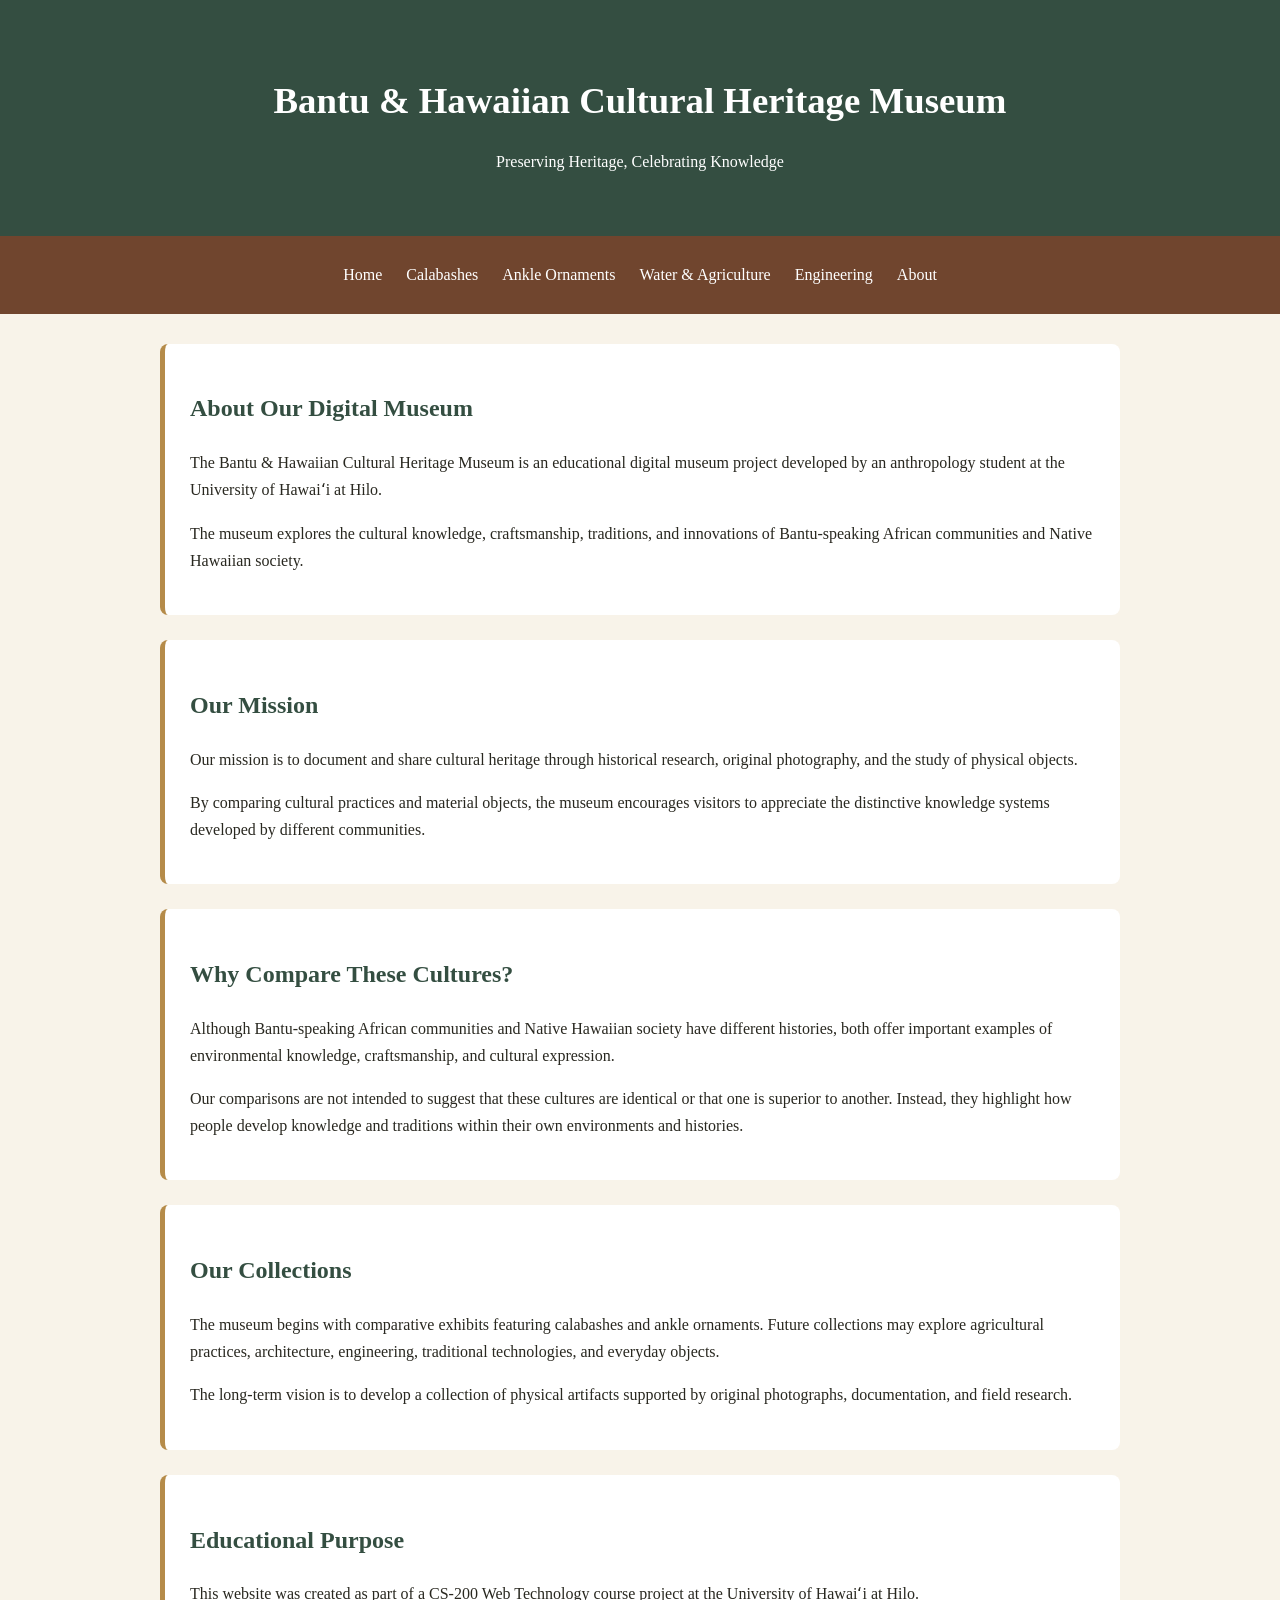
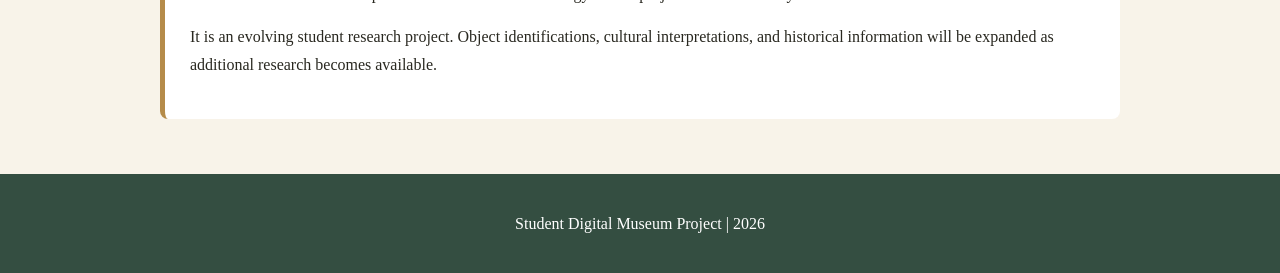
==== about.html @ 326e8f89 "Add About page for Cultural Heritage Museum This file contains the complete HTML structure for the A" ====
<!DOCTYPE html>
<html lang="en">
<head>
  <meta charset="UTF-8">
  <meta name="viewport" content="width=device-width, initial-scale=1.0">
  <title>About | Bantu & Hawaiian Cultural Heritage Museum</title>
  <link rel="stylesheet" href="style.css">
</head>

<body>

  <header>
    <h1>Bantu & Hawaiian Cultural Heritage Museum</h1>
    <p>Preserving Heritage, Celebrating Knowledge</p>
  </header>

  <nav>
    <a href="index.html">Home</a>
    <a href="calabashes.html">Calabashes</a>
    <a href="adornments.html">Ankle Ornaments</a>
    <a href="water.html">Water & Agriculture</a>
    <a href="engineering.html">Engineering</a>
    <a href="about.html">About</a>
  </nav>

  <main>

    <section>
      <h2>About Our Digital Museum</h2>

      <p>
        The Bantu & Hawaiian Cultural Heritage Museum is
        an educational digital museum project developed
        by an anthropology student at the University of
        Hawaiʻi at Hilo.
      </p>

      <p>
        The museum explores the cultural knowledge,
        craftsmanship, traditions, and innovations of
        Bantu-speaking African communities and Native
        Hawaiian society.
      </p>
    </section>

    <section>
      <h2>Our Mission</h2>

      <p>
        Our mission is to document and share cultural
        heritage through historical research, original
        photography, and the study of physical objects.
      </p>

      <p>
        By comparing cultural practices and material
        objects, the museum encourages visitors to
        appreciate the distinctive knowledge systems
        developed by different communities.
      </p>
    </section>

    <section>
      <h2>Why Compare These Cultures?</h2>

      <p>
        Although Bantu-speaking African communities and
        Native Hawaiian society have different histories,
        both offer important examples of environmental
        knowledge, craftsmanship, and cultural expression.
      </p>

      <p>
        Our comparisons are not intended to suggest that
        these cultures are identical or that one is
        superior to another. Instead, they highlight
        how people develop knowledge and traditions
        within their own environments and histories.
      </p>
    </section>

    <section>
      <h2>Our Collections</h2>

      <p>
        The museum begins with comparative exhibits
        featuring calabashes and ankle ornaments.
        Future collections may explore agricultural
        practices, architecture, engineering,
        traditional technologies, and everyday objects.
      </p>

      <p>
        The long-term vision is to develop a collection
        of physical artifacts supported by original
        photographs, documentation, and field research.
      </p>
    </section>

    <section>
      <h2>Educational Purpose</h2>

      <p>
        This website was created as part of a
        CS-200 Web Technology course project at
        the University of Hawaiʻi at Hilo.
      </p>

      <p>
        It is an evolving student research project.
        Object identifications, cultural interpretations,
        and historical information will be expanded
        as additional research becomes available.
      </p>
    </section>

  </main>

  <footer>
    <p>Student Digital Museum Project | 2026</p>
  </footer>

</body>
</html>
---- style.css ----
/* Hawaiian and Bantu Cultural Heritage Museum */

:root {
  --earth: #70452e;
  --forest: #344e41;
  --cream: #f8f3e9;
  --gold: #b58b49;
}

* {
  box-sizing: border-box;
}

body {
  margin: 0;
  background-color: var(--cream);
  color: #292820;
  font-family: Georgia, serif;
  line-height: 1.7;
}

header {
  background-color: var(--forest);
  color: white;
  padding: 45px 20px;
  text-align: center;
}

header h1 {
  font-size: 2.3rem;
  margin-bottom: 10px;
}

nav {
  background-color: var(--earth);
  padding: 15px;
  text-align: center;
}

nav a {
  color: white;
  text-decoration: none;
  margin: 10px;
  display: inline-block;
}

nav a:hover {
  color: #ffe2a4;
  text-decoration: underline;
}

main {
  max-width: 1000px;
  margin: auto;
  padding: 30px 20px;
}

section {
  background-color: white;
  padding: 25px;
  margin-bottom: 25px;
  border-radius: 8px;
  border-left: 5px solid var(--gold);
}

h2, h3 {
  color: var(--forest);
}

img {
  max-width: 100%;
  height: auto;
  border-radius: 6px;
}

a {
  color: #72502c;
}

footer {
  background-color: var(--forest);
  color: white;
  text-align: center;
  padding: 20px;
}

@media (max-width: 600px) {
  header h1 {
    font-size: 1.7rem;
  }

  nav a {
    display: block;
    margin: 8px;
  }

  main {
    padding: 15px;
  }
}
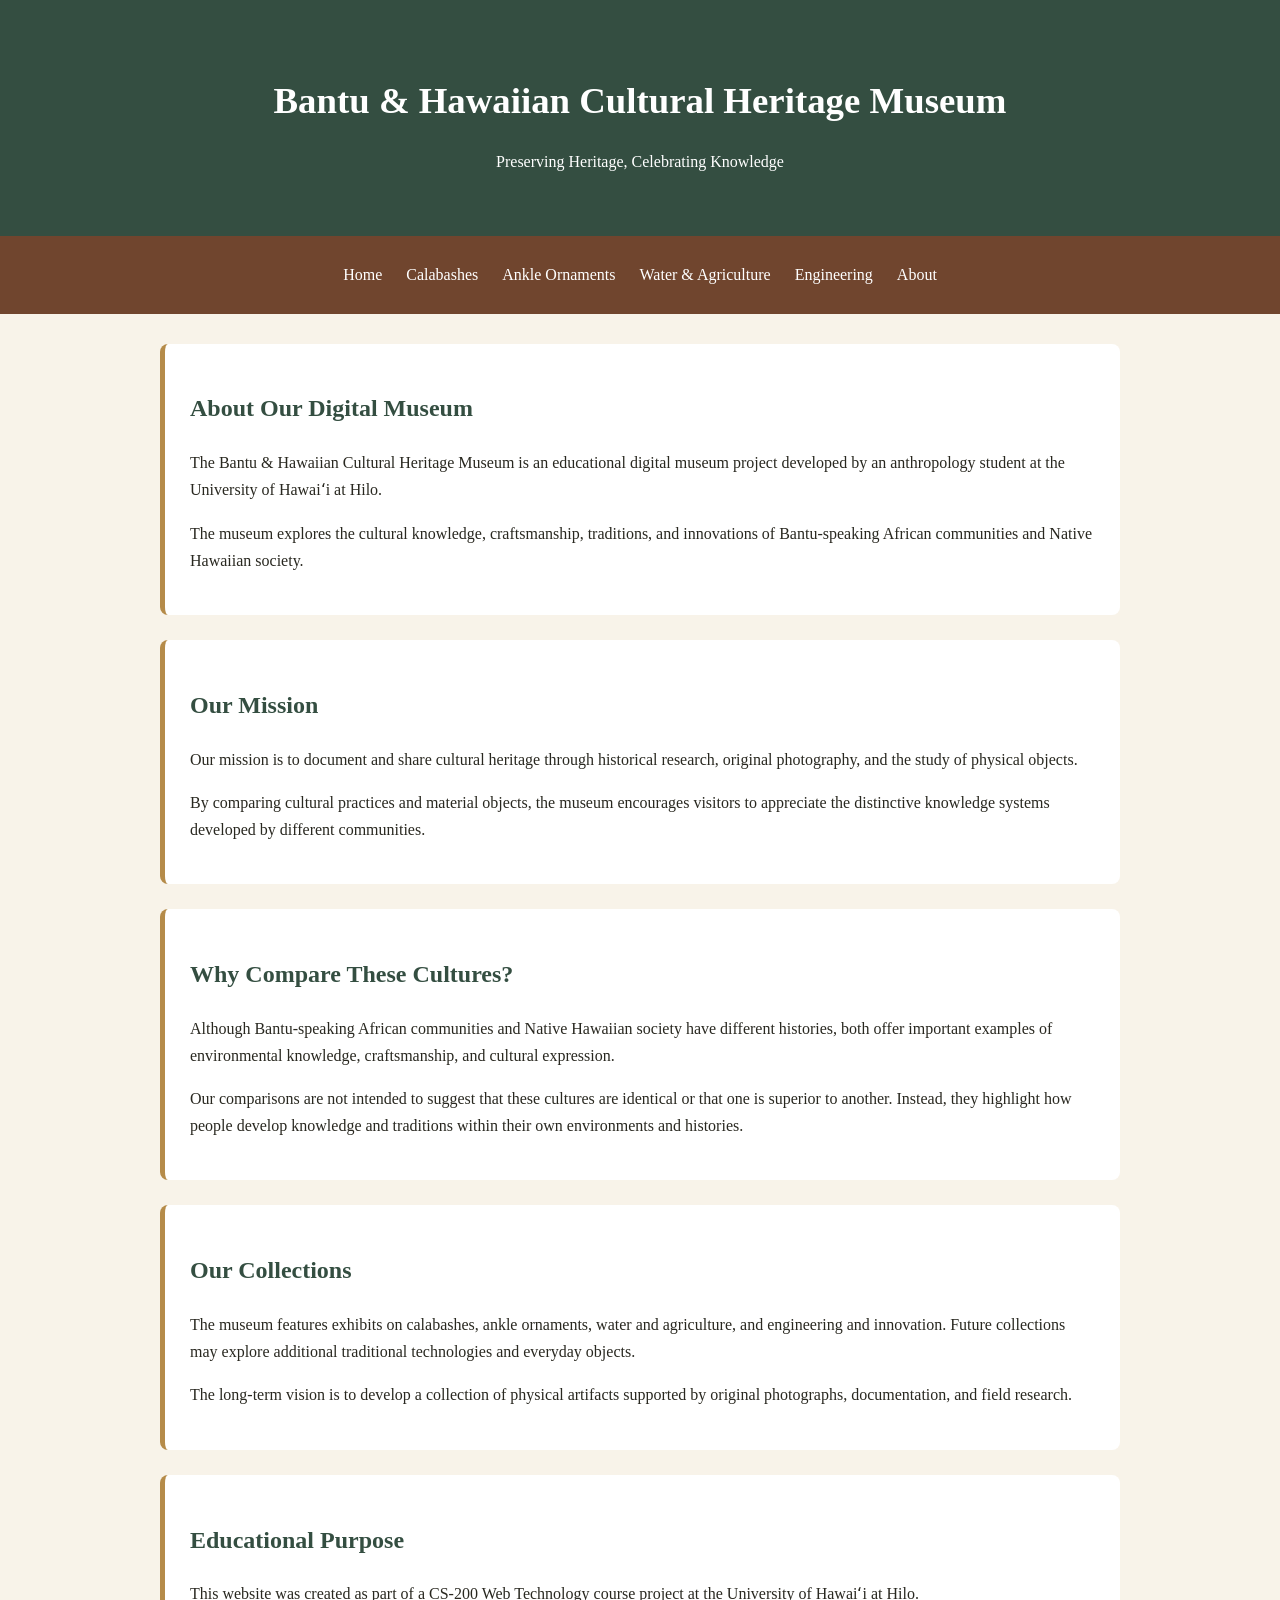
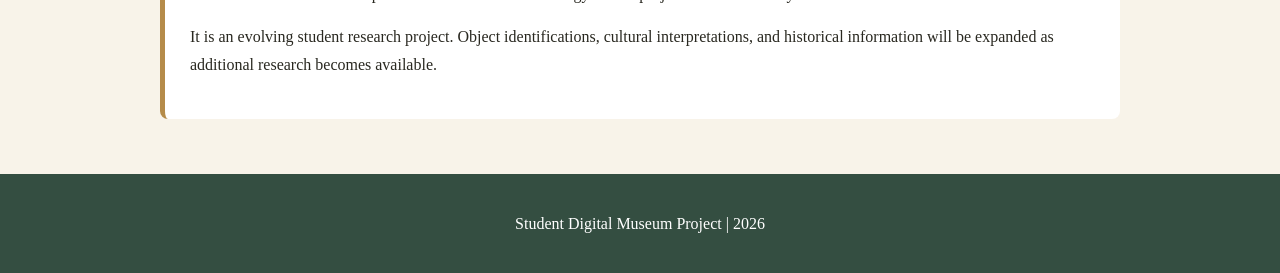
==== commit 71c57c28: "Museum website technical corrections" ====
--- a/about.html
+++ b/about.html
@@ -84,11 +84,11 @@
       <h2>Our Collections</h2>
 
       <p>
-        The museum begins with comparative exhibits
-        featuring calabashes and ankle ornaments.
-        Future collections may explore agricultural
-        practices, architecture, engineering,
-        traditional technologies, and everyday objects.
+        The museum features exhibits on calabashes,
+        ankle ornaments, water and agriculture,
+        and engineering and innovation.
+        Future collections may explore additional
+        traditional technologies and everyday objects.
       </p>
 
       <p>
